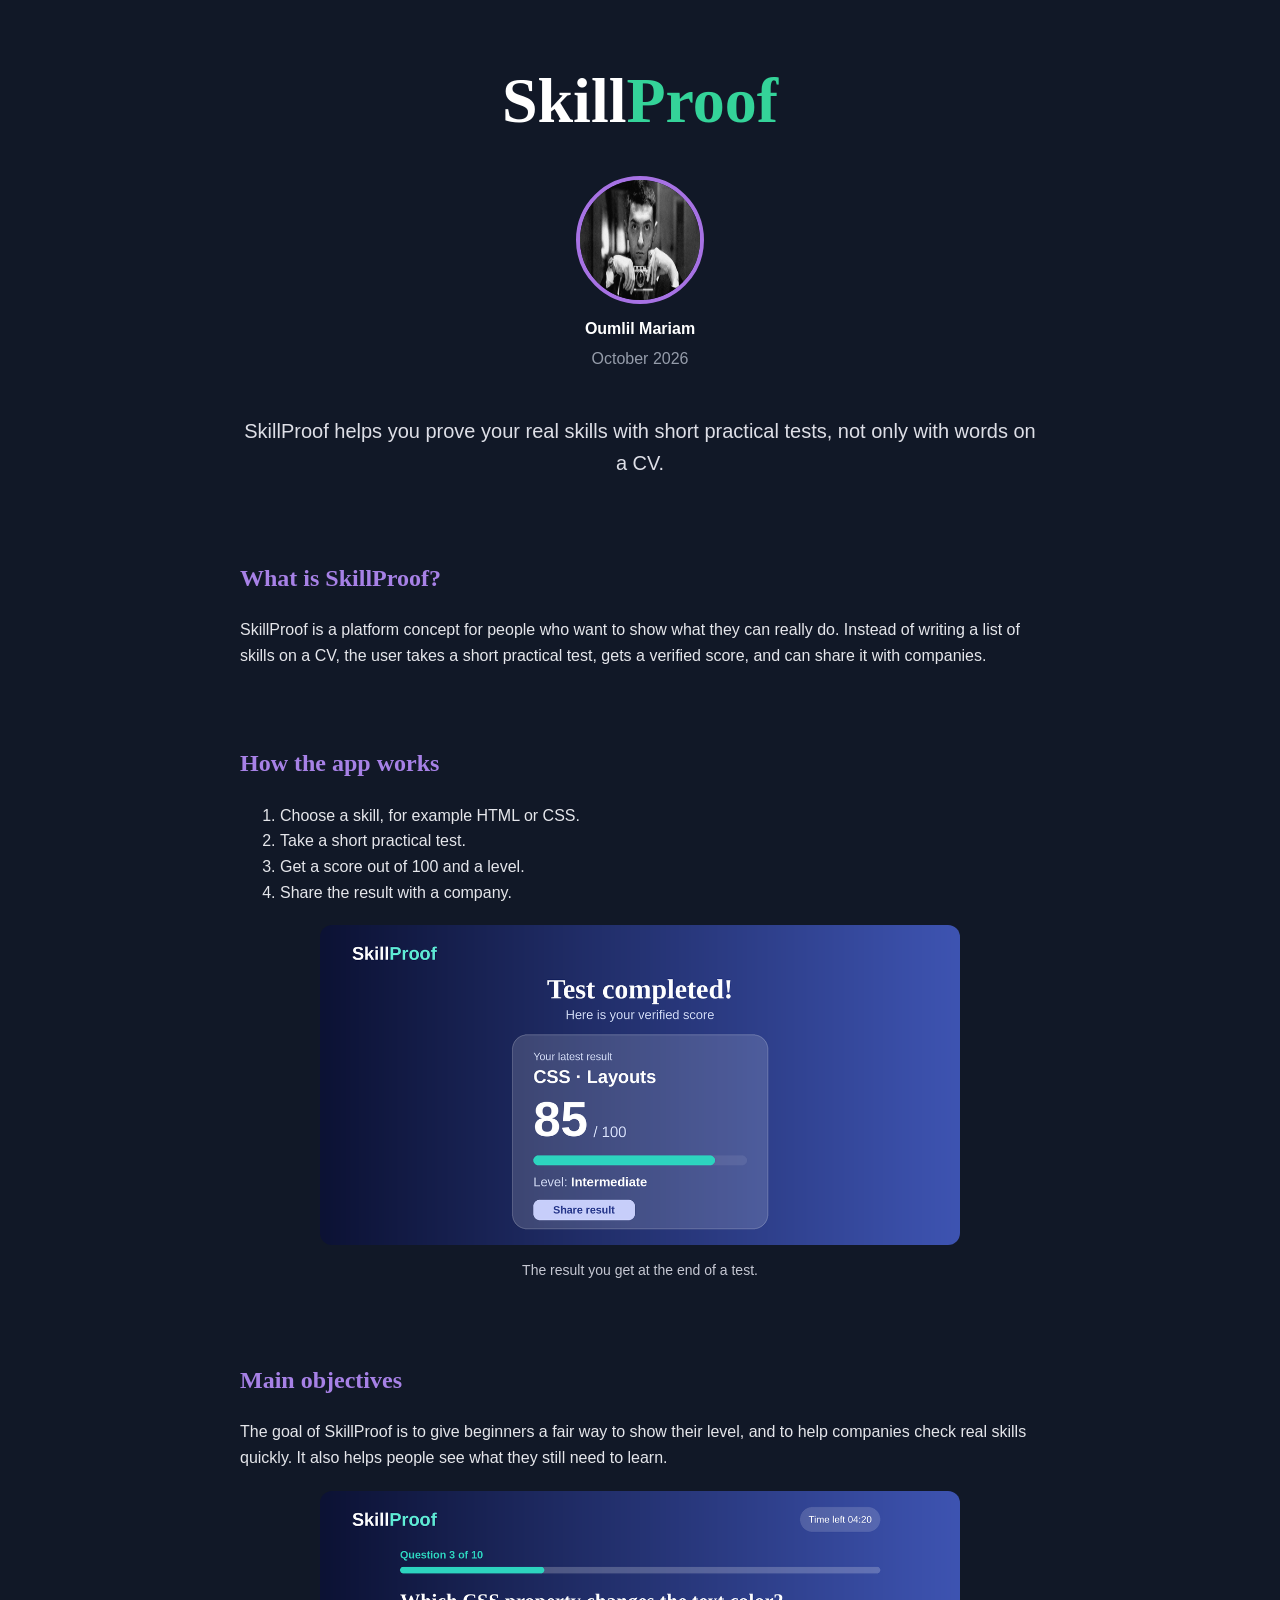
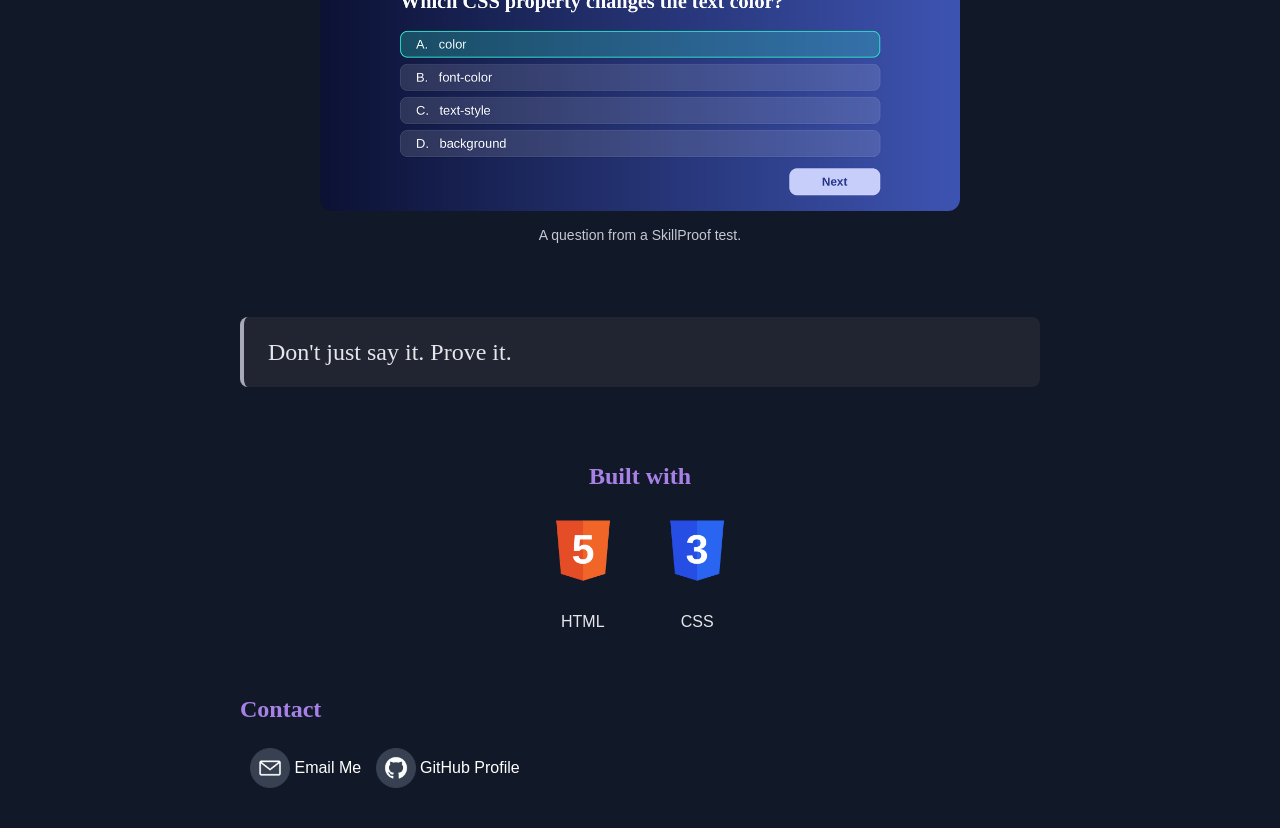
==== mon portfolio/index.html @ e93e2796 "S2" ====
<!DOCTYPE html>
<html lang="en">
<head>
    <meta charset="UTF-8">
    <title>My Portfolio</title>
    <link rel="stylesheet" href="css/style.css">
</head>
<body>
    <article class="page">

        <header class="top">
            <h1>Skill<span class="green">Proof</span></h1>
            <img class="me" src="images/me.png" alt="my photo">
            <p><strong>Oumlil Mariam</strong></p>
            <p>October 2026</p>
        </header>
        <p class="intro">
            SkillProof helps you prove your real skills with short practical tests,
             not only with words on a CV.
        </p>

        <main>
            <section>
                <h2>What is SkillProof?</h2>
                <p>SkillProof is a platform concept for people who want to show what they can really do.
                     Instead of writing a list of skills on a CV, the user takes a short practical test,
                      gets a verified score, and can share it with companies.
                </p>
            </section>
            
            <section>
                <h2>How the app works</h2>
                <ol>
                    <li>Choose a skill, for example HTML or CSS.</li>
                    <li>Take a short practical test.</li>
                    <li>Get a score out of 100 and a level.</li>
                    <li>Share the result with a company.</li>
                </ol>
                <figure>
                    <img src="images/skillproof-result.png" alt="skillprof result page">
                    <figcaption>The result you get at the end of a test.</figcaption>
                </figure>
            </section>

            <section>
                <h2>Main objectives</h2>
                <p>The goal of SkillProof is to give beginners a fair way to show their level,
                     and to help companies check real skills quickly. 
                     It also helps people see what they still need to learn.
                </p>
                <figure>
                    <img src="images/skillproof-test.png" alt="skillproof test page">
                    <figcaption>A question from a SkillProof test.</figcaption>
                </figure>
            </section>

            <blockquote>Don't just say it. Prove it.</blockquote>

            <section class="built">
                <h2>Built with</h2>
                <div class="tech">
                    <img src="images/html.png" alt="HTML">
                    <p>HTML</p>
                </div>

                <div class="tech">
                    <img src="images/css.png" alt="CSS">
                    <p>CSS</p>
                </div>
            </section>

            <footer>
                <h2>Contact</h2>
                <div class="contact-links">
                    <a href="oumlilm9@gmail.com">
                        <img src="images/email.png" alt="email">
                        <span>Email Me</span>
                    </a>

                    <a href="https://github.com/Mer-ry7/S2_detail_article.git">
                        <img src="images/github.png" alt="github">
                        <span>GitHub Profile</span>
                    </a>
                </div>
            </footer>
        </main>
    </article>
</body>
</html>
---- mon portfolio/css/style.css ----
body{
    margin: 0;
    color: #e5e6eb;
    background: #111827 ;
    font-family: arial, sans-serif;
    line-height: 1.6;
}

.page{
    max-width: 800px;
    margin: 0 auto;
    padding: 0 24px 40px;
}

.top{
    padding: 50px 0 20px;
    text-align: center;
}

h1{
    margin: 0 0 24px;
    color: white;
    font-family: Georgia, serif;
    font-size: 64px;
}

.green{
    color:#34d399;
}

.me{
    width: 120px;
    height: 120px;
    border: 4px solid #a772e4;
    border-radius: 50%;
}

.top p {
    margin: 4px 0;
    color: rgb(149, 156, 170);
}

.top strong {
    color: white;
}

.intro {
    padding-bottom: 20px;
    color: #dedfe7;
    font-size: 20px;
    text-align: center;
}

section {
    padding: 20px 0;
}


h2 {
    color: #a781e6;
    font-family: Georgia, serif;
}

figure {
    margin: 20px 0;
    text-align: center;
} 
figure img {
    width: 80%;
    max-width: 600%;
    border-radius: 12px;
}

figcaption{
    margin-top: 6px;
    color: #c6c8d3;
    font-size: 14px;
}

blockquote {
    margin: 30px 0;
    padding: 16px 24px;
    border-left: 4px solid #a7a9b8;
    background: #202531;
    border-radius: 8px;
    font-size: 24px;
    font-family: Georgia, serif;
}

.built {
    text-align: center;
}

.tech {
    display: inline-block;
    margin: 0 20px;
}

.tech img {
    width: 70px;
}

.contact-links a {
    color: white;
    text-decoration: none;
}

.contact-links img {
    width: 40px;
    margin-left: 10px;
    vertical-align: middle;
}
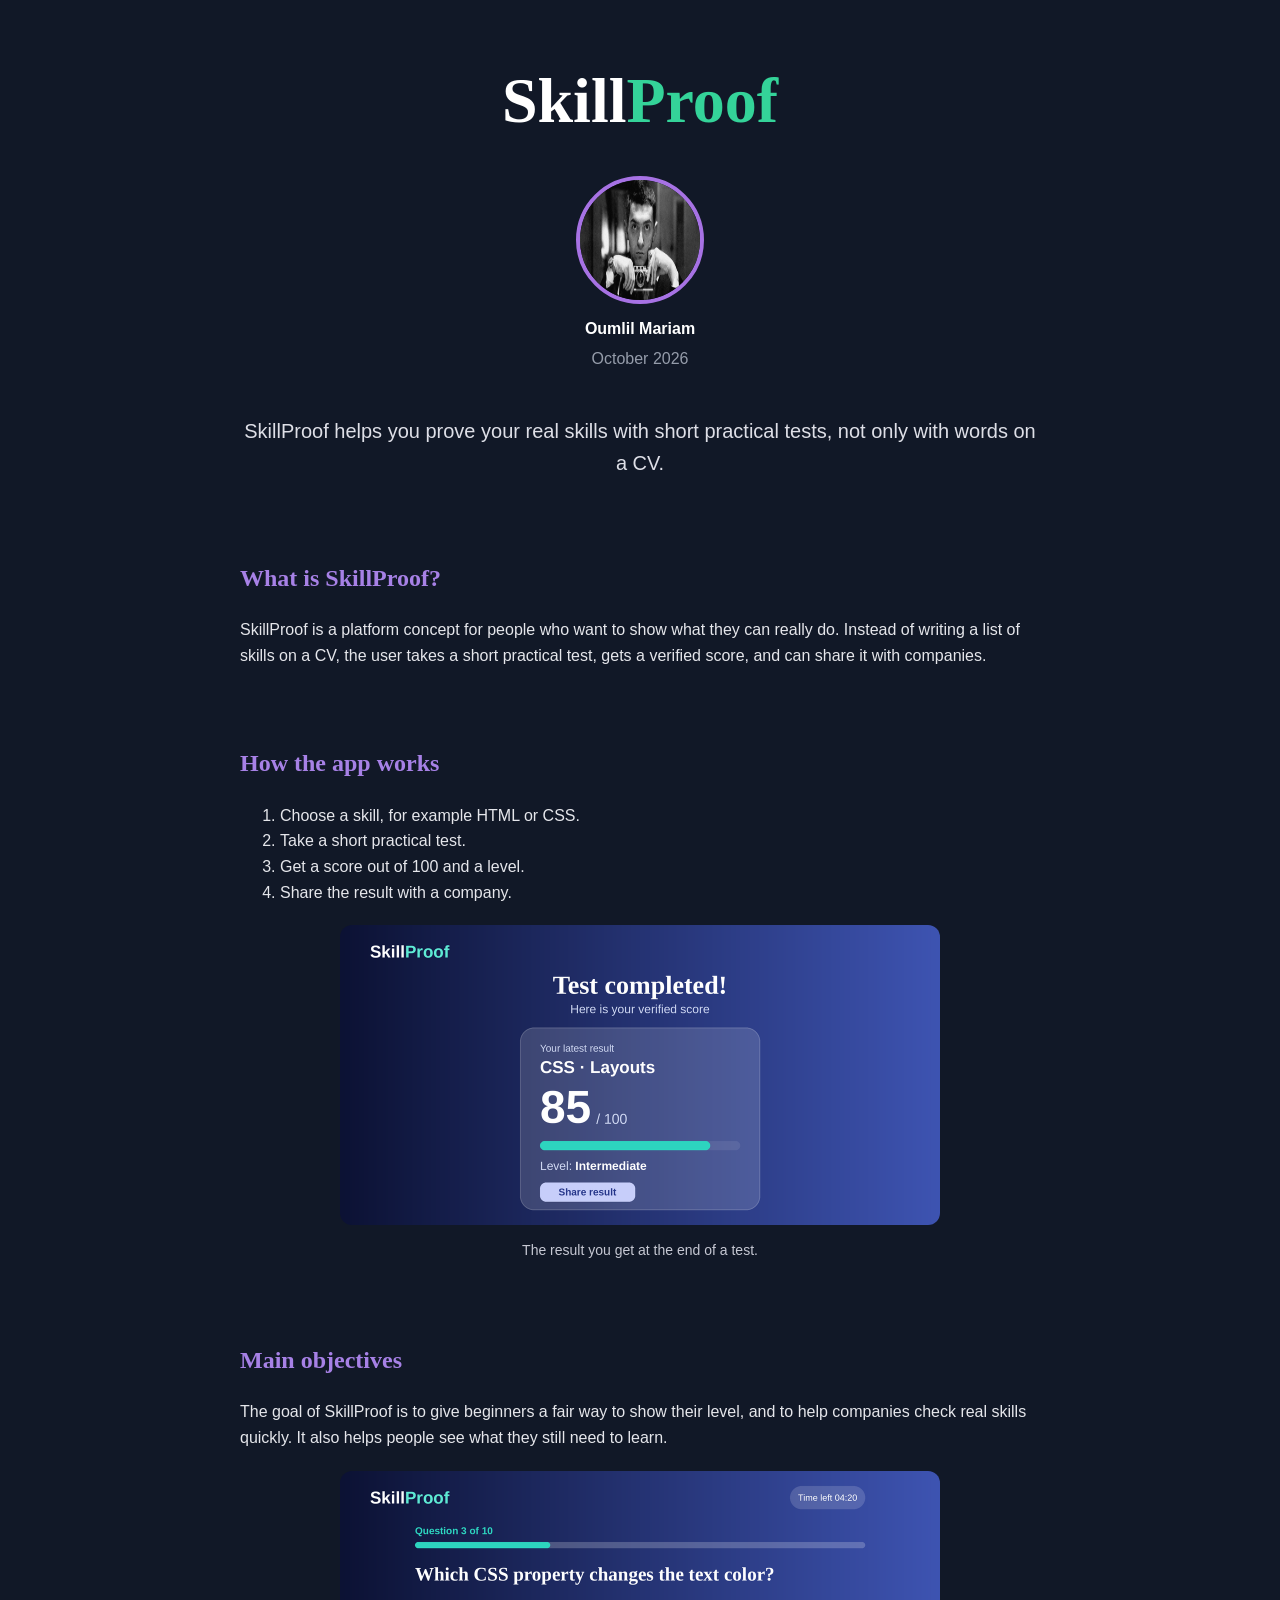
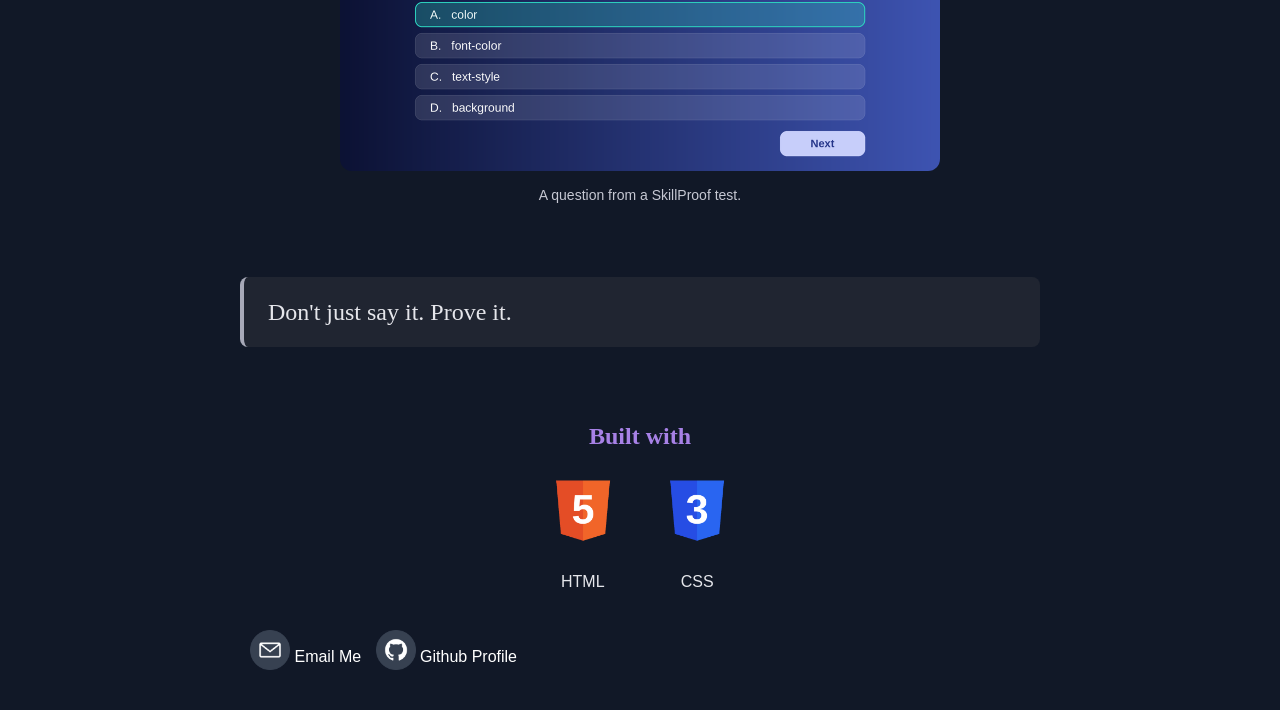
==== commit 6759dca6: "S2" ====
--- a/mon portfolio/index.html
+++ b/mon portfolio/index.html
@@ -2,32 +2,30 @@
 <html lang="en">
 <head>
     <meta charset="UTF-8">
-    <title>My Portfolio</title>
+    <title>Mon portfolio</title>
     <link rel="stylesheet" href="css/style.css">
 </head>
 <body>
     <article class="page">
-
         <header class="top">
             <h1>Skill<span class="green">Proof</span></h1>
-            <img class="me" src="images/me.png" alt="my photo">
+            <img class="me" src="images/me.png" alt="My photo">
             <p><strong>Oumlil Mariam</strong></p>
             <p>October 2026</p>
         </header>
-        <p class="intro">
-            SkillProof helps you prove your real skills with short practical tests,
-             not only with words on a CV.
+        <p class="intro">SkillProof helps you prove your real skills with short practical tests, 
+            not only with words on a CV.
         </p>
 
         <main>
             <section>
                 <h2>What is SkillProof?</h2>
-                <p>SkillProof is a platform concept for people who want to show what they can really do.
-                     Instead of writing a list of skills on a CV, the user takes a short practical test,
-                      gets a verified score, and can share it with companies.
+                <p>SkillProof is a platform concept for people who want to show what they can really do. 
+                    Instead of writing a list of skills on a CV, the user takes a short practical test,
+                    gets a verified score, and can share it with companies.
                 </p>
             </section>
-            
+
             <section>
                 <h2>How the app works</h2>
                 <ol>
@@ -36,18 +34,20 @@
                     <li>Get a score out of 100 and a level.</li>
                     <li>Share the result with a company.</li>
                 </ol>
+                
                 <figure>
-                    <img src="images/skillproof-result.png" alt="skillprof result page">
+                    <img src="images/skillproof-result.png" alt="skillproof result page">
                     <figcaption>The result you get at the end of a test.</figcaption>
                 </figure>
             </section>
 
             <section>
                 <h2>Main objectives</h2>
-                <p>The goal of SkillProof is to give beginners a fair way to show their level,
-                     and to help companies check real skills quickly. 
-                     It also helps people see what they still need to learn.
+                <p>The goal of SkillProof is to give beginners a fair way to show their level, 
+                    and to help companies check real skills quickly. 
+                    It also helps people see what they still need to learn.
                 </p>
+
                 <figure>
                     <img src="images/skillproof-test.png" alt="skillproof test page">
                     <figcaption>A question from a SkillProof test.</figcaption>
@@ -70,20 +70,20 @@
             </section>
 
             <footer>
-                <h2>Contact</h2>
                 <div class="contact-links">
-                    <a href="oumlilm9@gmail.com">
-                        <img src="images/email.png" alt="email">
+                    <a href="oumlimari@gmail.com">
+                        <img src="images/email.png" alt="Email">
                         <span>Email Me</span>
                     </a>
 
-                    <a href="https://github.com/Mer-ry7/S2_detail_article.git">
-                        <img src="images/github.png" alt="github">
-                        <span>GitHub Profile</span>
+                    <a href="https://github.com/Mer-ry7/Prototype_portfolio.git">
+                        <img src="images/github.png" alt="Github">
+                        <span>Github Profile</span>
                     </a>
                 </div>
             </footer>
         </main>
     </article>
+    
 </body>
 </html>
--- a/mon portfolio/css/style.css
+++ b/mon portfolio/css/style.css
@@ -1,8 +1,8 @@
 body{
     margin: 0;
     color: #e5e6eb;
-    background: #111827 ;
-    font-family: arial, sans-serif;
+    background: #111827;
+    font-family: Arial, sans-serif;
     line-height: 1.6;
 }
 
@@ -25,7 +25,7 @@
 }
 
 .green{
-    color:#34d399;
+    color: #34d399;
 }
 
 .me{
@@ -35,78 +35,80 @@
     border-radius: 50%;
 }
 
-.top p {
+.top p{
     margin: 4px 0;
     color: rgb(149, 156, 170);
 }
 
-.top strong {
+.top strong{
     color: white;
 }
 
-.intro {
+.intro{
     padding-bottom: 20px;
     color: #dedfe7;
     font-size: 20px;
     text-align: center;
 }
 
-section {
+section{
     padding: 20px 0;
 }
 
-
-h2 {
+h2{
     color: #a781e6;
     font-family: Georgia, serif;
 }
 
-figure {
+figure{
     margin: 20px 0;
     text-align: center;
-} 
-figure img {
-    width: 80%;
-    max-width: 600%;
+}
+
+figure img{
+    width: 100%;
+    max-width: 600px;
     border-radius: 12px;
 }
 
 figcaption{
     margin-top: 6px;
+    font-size: 14px;
     color: #c6c8d3;
-    font-size: 14px;
 }
 
-blockquote {
+blockquote{
     margin: 30px 0;
     padding: 16px 24px;
+    background: #202531;
     border-left: 4px solid #a7a9b8;
-    background: #202531;
     border-radius: 8px;
     font-size: 24px;
     font-family: Georgia, serif;
 }
 
-.built {
+.built{
     text-align: center;
 }
 
-.tech {
+.tech{
     display: inline-block;
     margin: 0 20px;
 }
 
-.tech img {
+.tech img{
     width: 70px;
 }
 
-.contact-links a {
+.contact-links a{
     color: white;
     text-decoration: none;
 }
 
-.contact-links img {
+.contact-links img{
     width: 40px;
     margin-left: 10px;
-    vertical-align: middle;
+    margin-bottom: -8px;
 }
+
+
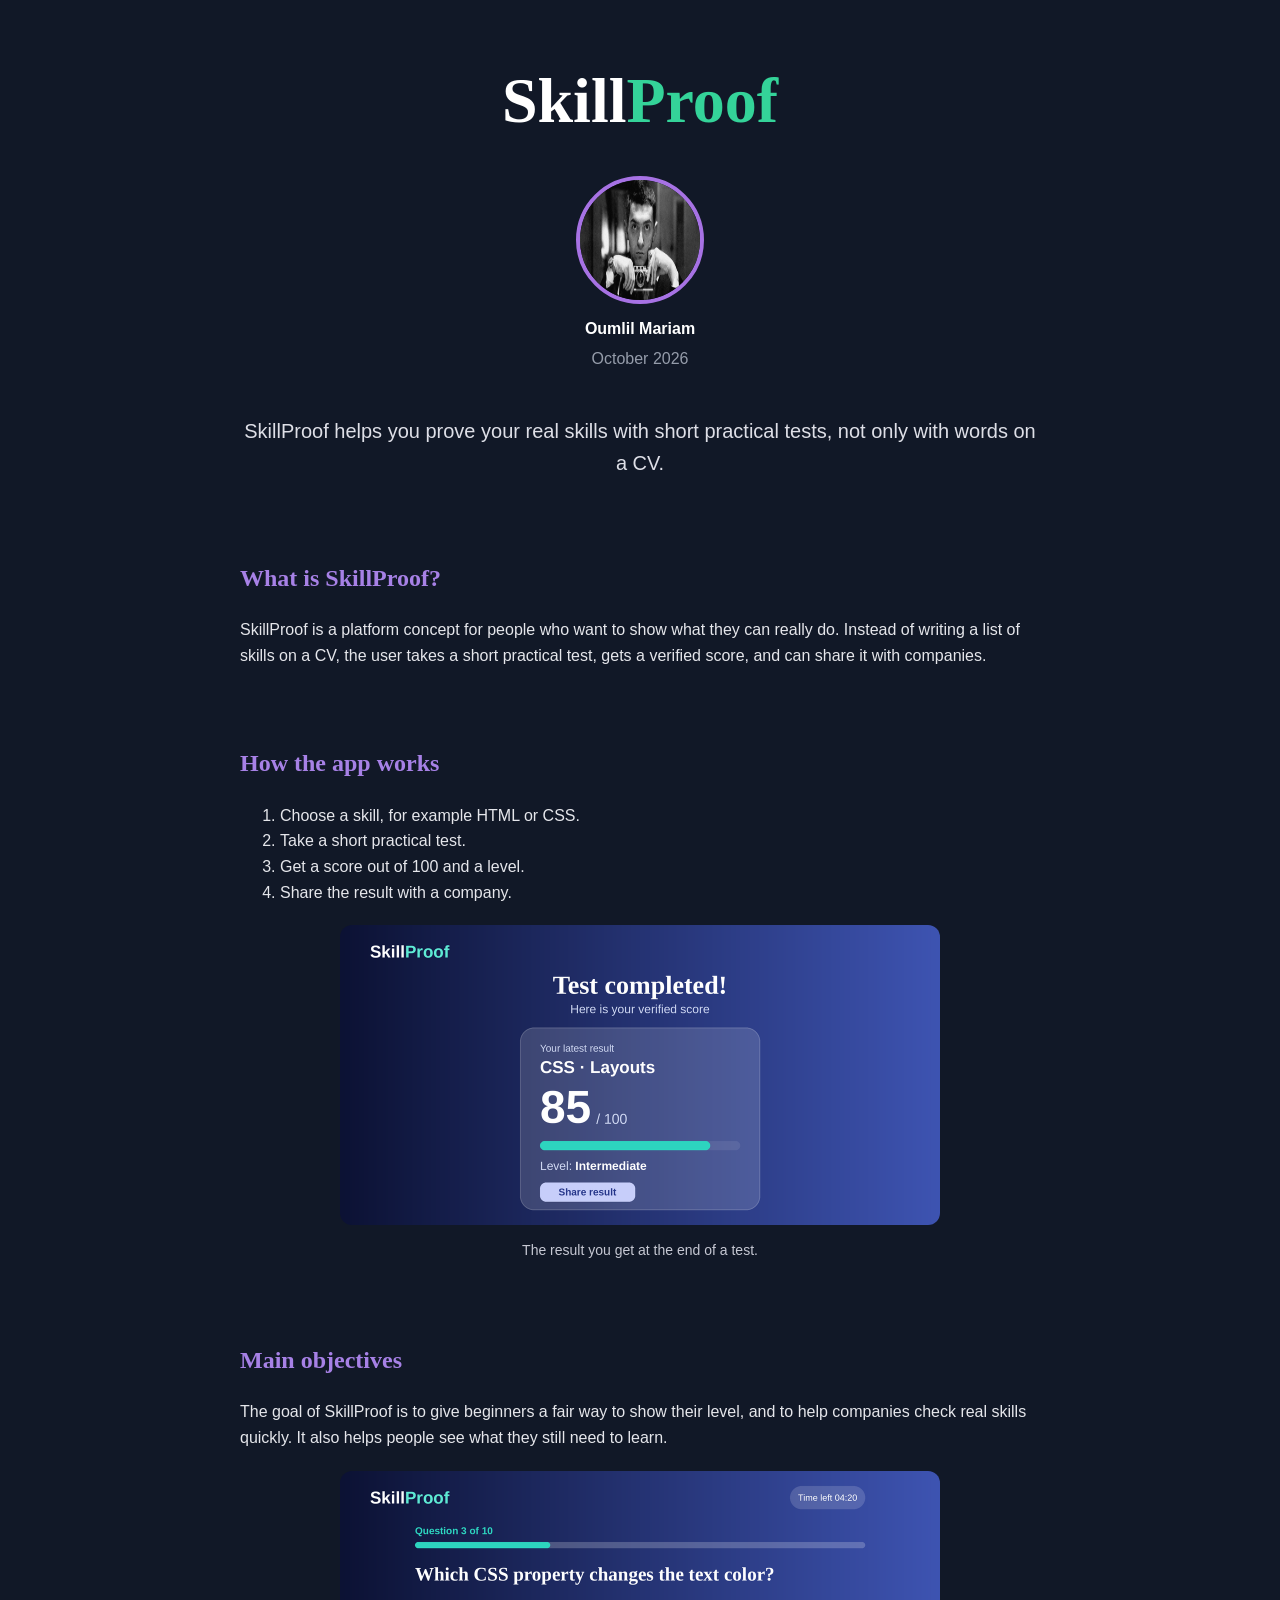
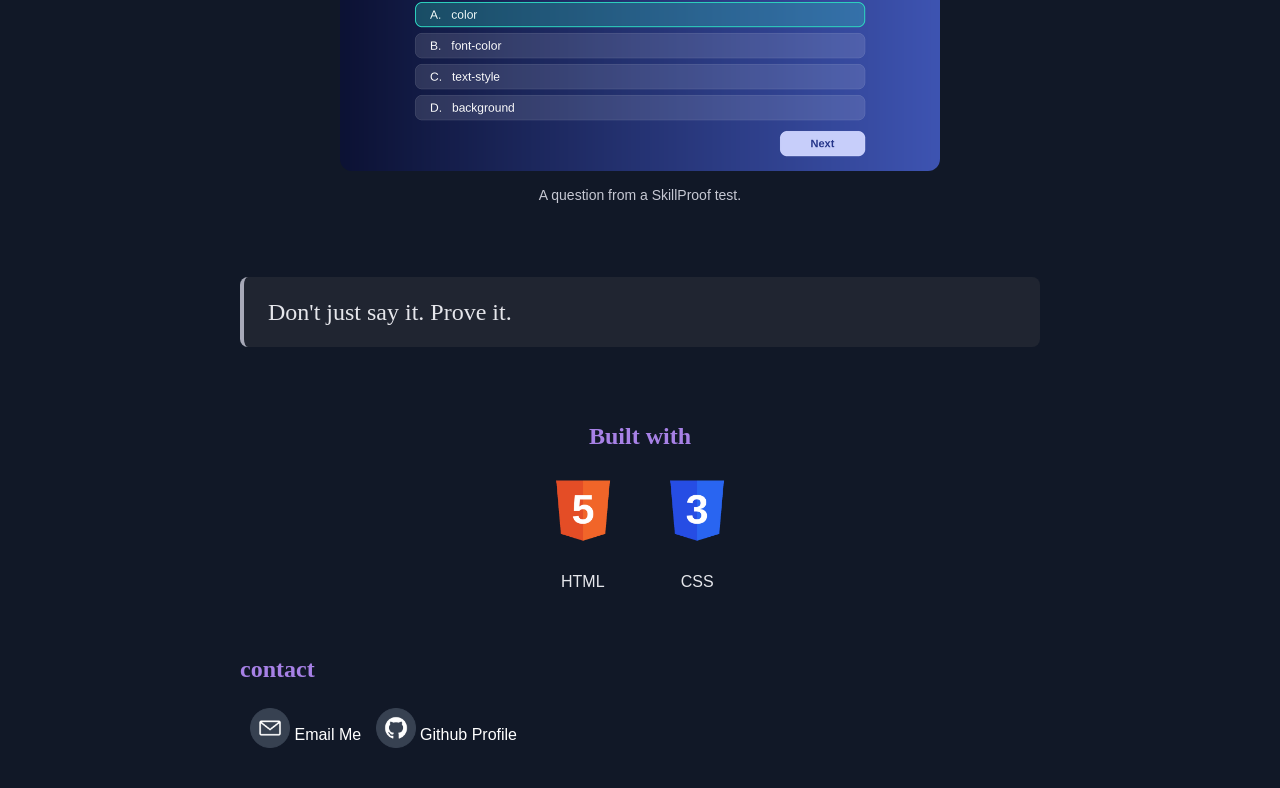
==== commit b4e84c0d: "S2" ====
--- a/mon portfolio/index.html
+++ b/mon portfolio/index.html
@@ -70,6 +70,7 @@
             </section>
 
             <footer>
+                <h2>contact</h2>
                 <div class="contact-links">
                     <a href="oumlimari@gmail.com">
                         <img src="images/email.png" alt="Email">
